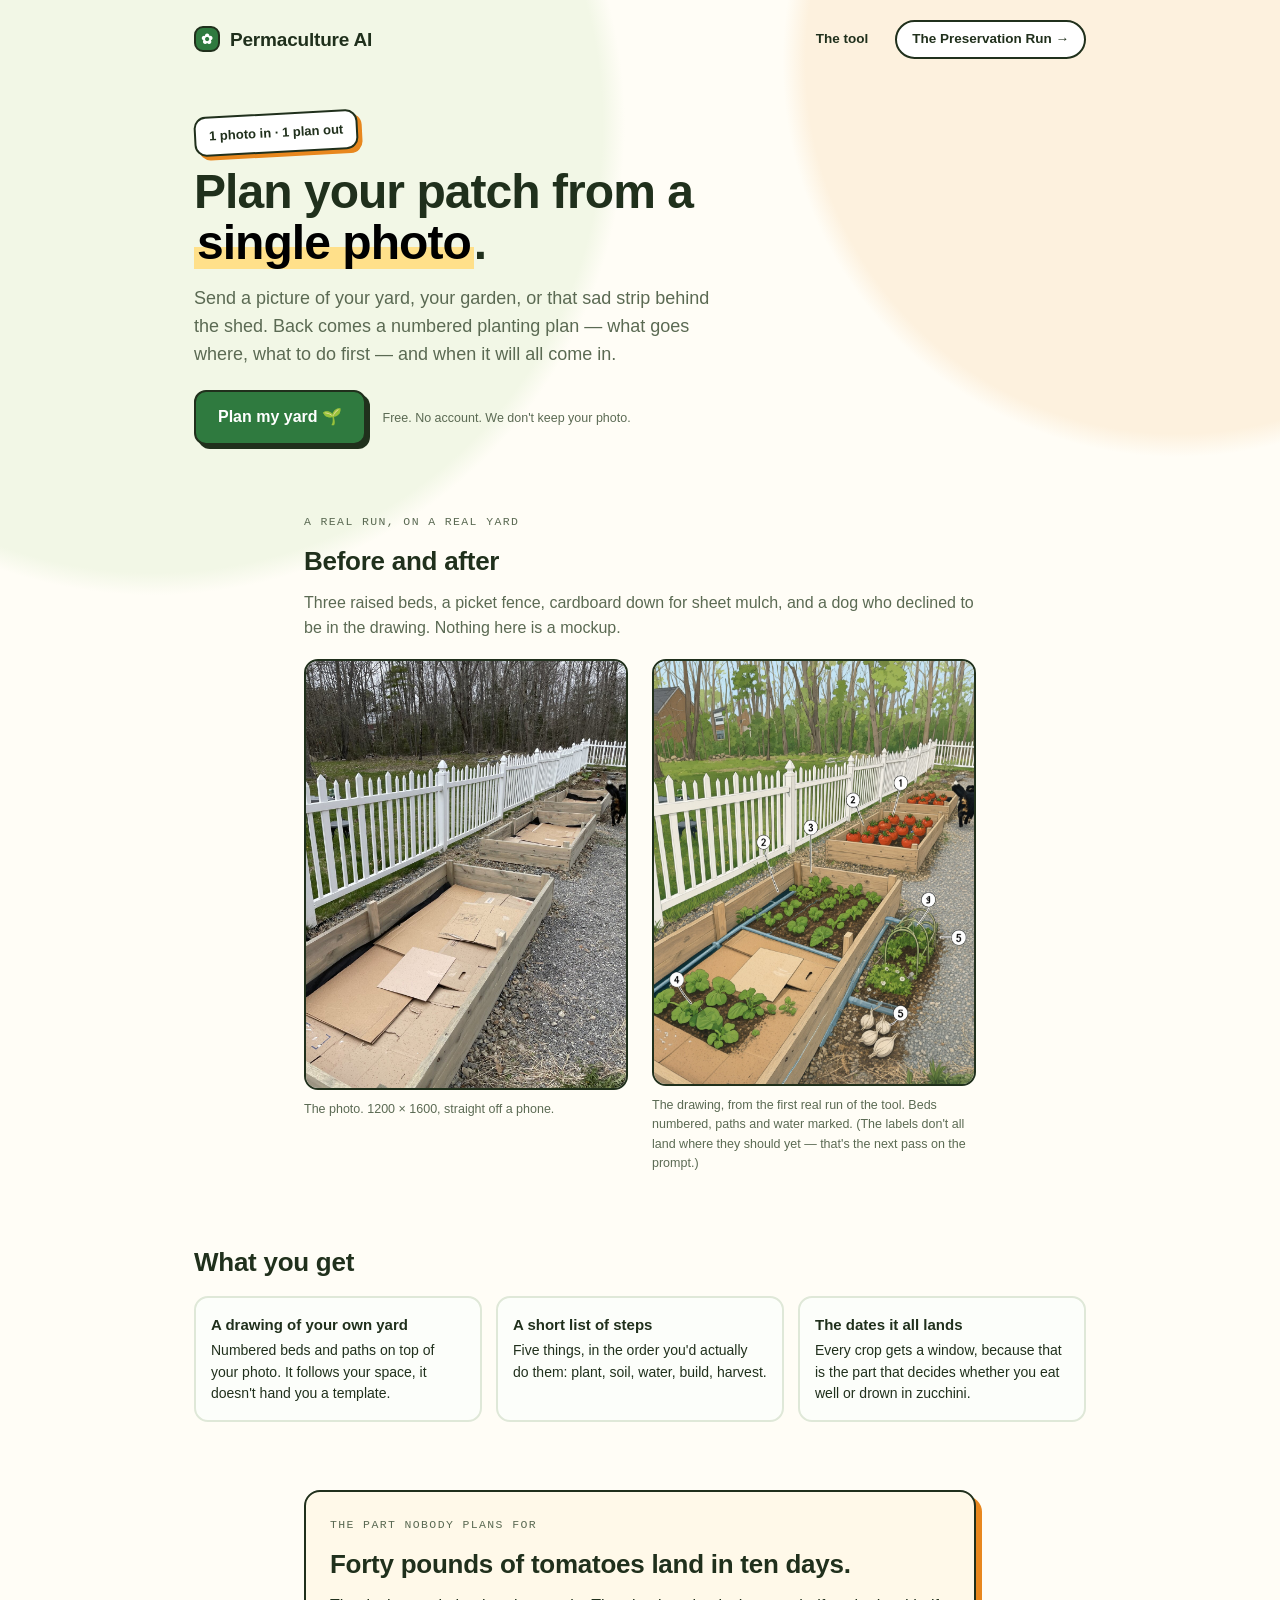
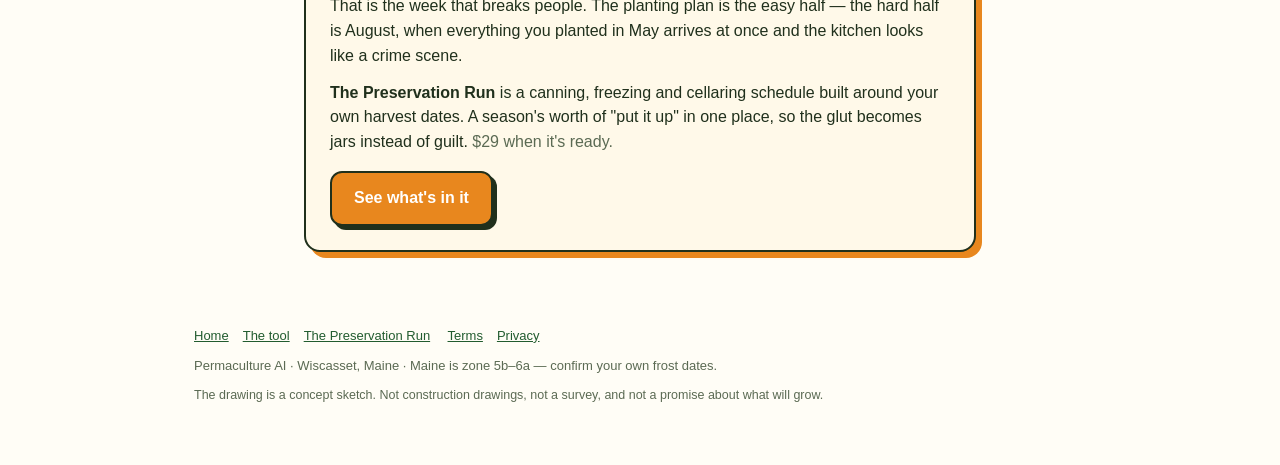
==== index.html @ b335f00a "feat: the site — garden-gate direction: photo tool with queue states, before/after from a real rende" ====
<!doctype html>
<html lang="en">
<head>
<meta charset="utf-8">
<meta name="viewport" content="width=device-width, initial-scale=1">
<title>Permaculture AI — plan your patch from a single photo</title>
<meta name="description" content="Send one photo of your yard and get a numbered planting plan — what goes where, what to do first, and when it will all come in. Free, and it runs on our own machine.">
<meta property="og:title" content="Permaculture AI — plan your patch from a single photo">
<meta property="og:description" content="One photo in, one planting plan out. Free.">
<meta property="og:type" content="website">
<link rel="icon" href="assets/img/favicon.svg">
<link rel="stylesheet" href="assets/css/site.css">
</head>
<body>

<header class="site"><div class="wrap bar">
  <a class="brand" href="index.html"><span class="dot">✿</span> Permaculture AI</a>
  <nav>
    <a class="pill quiet" href="plan.html">The tool</a>
    <a class="pill" href="product.html">The Preservation Run →</a>
  </nav>
</div></header>

<main>
<section class="section"><div class="wrap">
  <div class="sticker">1 photo in · 1 plan out</div>
  <h1>Plan your patch from a <mark>single photo</mark>.</h1>
  <p class="lede">Send a picture of your yard, your garden, or that sad strip behind the shed. Back
    comes a numbered planting plan — what goes where, what to do first — and when it will all come in.</p>

  <p style="margin-top:22px">
    <a class="btn" href="plan.html">Plan my yard 🌱</a>
    <span class="fine" style="display:inline-block;margin-left:12px">Free. No account. We don't keep your photo.</span>
  </p>
  <p id="live-status" class="fine hidden" style="font-family:var(--font-mono)"></p>
</div></section>

<section class="section"><div class="wrap narrow">
  <div class="kicker">a real run, on a real yard</div>
  <h2>Before and after</h2>
  <p class="muted">Three raised beds, a picket fence, cardboard down for sheet mulch, and a dog who
    declined to be in the drawing. Nothing here is a mockup.</p>
  <div class="grid2" style="margin-top:18px">
    <figure>
      <img class="preview" src="assets/img/sample-before.jpg" alt="A yard with three empty raised beds, a white picket fence and a gravel path, seen in early spring.">
      <figcaption class="fine">The photo. 1200 × 1600, straight off a phone.</figcaption>
    </figure>
    <figure>
      <img class="preview" src="assets/img/sample-plan.jpg" alt="The same yard redrawn as a flat cartoon planting plan with numbered beds.">
      <figcaption class="fine">The drawing, from the first real run of the tool. Beds numbered, paths
        and water marked. <span class="muted">(The labels don't all land where they should yet —
          that's the next pass on the prompt.)</span></figcaption>
    </figure>
  </div>
</div></section>

<section class="section"><div class="wrap">
  <h2>What you get</h2>
  <div class="grid3" style="margin-top:14px">
    <div class="tile"><b>A drawing of your own yard</b>Numbered beds and paths on top of your photo.
      It follows your space, it doesn't hand you a template.</div>
    <div class="tile"><b>A short list of steps</b>Five things, in the order you'd actually do them:
      plant, soil, water, build, harvest.</div>
    <div class="tile"><b>The dates it all lands</b>Every crop gets a window, because that is the part
      that decides whether you eat well or drown in zucchini.</div>
  </div>
</div></section>

<section class="section"><div class="wrap narrow">
  <div class="card warm">
    <div class="kicker">the part nobody plans for</div>
    <h2>Forty pounds of tomatoes land in ten days.</h2>
    <p>That is the week that breaks people. The planting plan is the easy half — the hard half is
      August, when everything you planted in May arrives at once and the kitchen looks like a crime
      scene.</p>
    <p><strong>The Preservation Run</strong> is a canning, freezing and cellaring schedule built around
      your own harvest dates. A season's worth of "put it up" in one place, so the glut becomes jars
      instead of guilt. <span class="muted">$29 when it's ready.</span></p>
    <p style="margin-top:16px"><a class="btn carrot" href="product.html">See what's in it</a></p>
  </div>
</div></section>
</main>

<footer class="site"><div class="wrap">
  <div class="finelinks">
    <a href="index.html">Home</a><a href="plan.html">The tool</a><a href="product.html">The Preservation Run</a>
    <a href="terms.html">Terms</a><a href="privacy.html">Privacy</a>
  </div>
  <p>Permaculture AI · Wiscasset, Maine · Maine is zone 5b–6a — confirm your own frost dates.</p>
  <p class="fine">The drawing is a concept sketch. Not construction drawings, not a survey, and not a
    promise about what will grow.</p>
</div></footer>

<script src="assets/js/tool.js"></script>
</body>
</html>
---- assets/css/site.css ----
/* assets/css/site.css — Permaculture AI
   Design direction 001-garden-gate-playful: cream paper, leaf green, carrot orange, chunky 2px
   borders with a hard offset shadow. Reads like a garden shop sign, not a SaaS landing page.
   House rule: the machine-facing parts (queue, engine, job) are the only monospace on the site. */

:root {
  --cream: #fffdf6;
  --ink: #20301c;
  --ink-soft: #5b6a53;
  --leaf: #2f7a3f;
  --leaf-dark: #225c2f;
  --carrot: #e8871e;
  --berry: #c2455e;
  --sky: #cfe6f2;
  --rule: #dfe8d8;
  --radius: 16px;
  --shadow: 6px 6px 0 var(--ink);
  --shadow-sm: 4px 4px 0 var(--ink);
  --font-body: -apple-system, BlinkMacSystemFont, "Segoe UI", Roboto, "Helvetica Neue", Arial, sans-serif;
  --font-mono: ui-monospace, SFMono-Regular, Menlo, Consolas, monospace;
}

* { box-sizing: border-box; margin: 0; padding: 0; }

body {
  background: var(--cream);
  color: var(--ink);
  font-family: var(--font-body);
  line-height: 1.55;
  -webkit-font-smoothing: antialiased;
  background-image:
    radial-gradient(circle at 12% 6%, #f2f7e6 0 20%, transparent 21%),
    radial-gradient(circle at 92% 3%, #fdf1de 0 16%, transparent 17%);
  background-repeat: no-repeat;
}

a { color: var(--leaf-dark); }

.wrap { max-width: 940px; margin: 0 auto; padding: 0 24px; }
.wrap.narrow { max-width: 720px; }

/* ---------- header ---------- */
header.site { padding: 20px 0; }
.bar { display: flex; align-items: center; justify-content: space-between; gap: 12px; }
.brand { display: flex; align-items: center; gap: 10px; font-weight: 800; font-size: 19px;
         letter-spacing: -.01em; text-decoration: none; color: var(--ink); }
.brand .dot { width: 26px; height: 26px; border: 2.5px solid var(--ink); border-radius: 9px;
              background: var(--leaf); color: #fff; display: inline-flex; align-items: center;
              justify-content: center; font-size: 14px; flex: none; }
.bar nav { display: flex; gap: 10px; align-items: center; }
.pill { border: 2px solid var(--ink); border-radius: 999px; padding: 7px 15px; font-size: 13.5px;
        font-weight: 600; background: #fff; text-decoration: none; color: var(--ink); cursor: pointer; }
.pill:hover { background: var(--sky); }
.pill.quiet { background: transparent; border-color: transparent; }
.pill.quiet:hover { background: #fff; border-color: var(--ink); }

/* ---------- type ---------- */
h1 { font-size: clamp(32px, 5.2vw, 48px); line-height: 1.06; letter-spacing: -.02em; font-weight: 800;
     max-width: 22ch; }
h2 { font-size: 26px; font-weight: 800; letter-spacing: -.01em; margin-bottom: 10px; }
h3 { font-size: 20px; font-weight: 800; margin-bottom: 8px; }
h1 mark, h2 mark { background: linear-gradient(transparent 58%, #ffe08a 58%); padding: 0 3px; }
.lede { margin-top: 16px; font-size: 18px; color: var(--ink-soft); max-width: 52ch; }
.kicker { font-family: var(--font-mono); font-size: 11.5px; letter-spacing: .12em; text-transform: uppercase;
          color: var(--ink-soft); margin-bottom: 10px; }
p + p { margin-top: 12px; }
.muted { color: var(--ink-soft); }

/* ---------- buttons ---------- */
.btn { display: inline-block; background: var(--leaf); color: #fff; border: 2.5px solid var(--ink);
       border-radius: 12px; padding: 13px 22px; font: inherit; font-size: 16px; font-weight: 700;
       cursor: pointer; box-shadow: var(--shadow-sm); text-decoration: none; text-align: center; }
.btn:hover { background: var(--leaf-dark); transform: translate(1px, 1px); box-shadow: 3px 3px 0 var(--ink); }
.btn:disabled { background: #b9c9b0; cursor: not-allowed; transform: none; box-shadow: var(--shadow-sm); }
.btn.carrot { background: var(--carrot); }
.btn.carrot:hover { background: #cf7413; }
.btn.wide { display: block; width: 100%; }
.btn.small { font-size: 14px; padding: 9px 16px; }

input[type=text], input[type=email], select {
  width: 100%; border: 2.5px solid var(--ink); border-radius: 12px; padding: 12px 14px;
  font: inherit; font-size: 15px; background: #fff; color: var(--ink);
}
input:focus, select:focus, .btn:focus-visible, .pill:focus-visible {
  outline: 3px solid var(--sky); outline-offset: 2px;
}
label.fld { display: block; margin-top: 12px; }
label.fld span { display: block; font-family: var(--font-mono); font-size: 11px; letter-spacing: .1em;
                 text-transform: uppercase; color: var(--ink-soft); margin-bottom: 6px; }
.fine { font-size: 12.5px; color: var(--ink-soft); margin-top: 10px; }
.hidden { display: none !important; }

/* ---------- cards ---------- */
.card { border: 2.5px solid var(--ink); border-radius: var(--radius); background: #fff; padding: 24px;
        box-shadow: var(--shadow); }
.card.flat { box-shadow: none; }
.card.sky { background: #f4fbff; box-shadow: var(--shadow-sm); }
.card.warm { background: #fff9e9; box-shadow: 6px 6px 0 var(--carrot); }
.section { padding: 34px 0; }
.grid2 { display: grid; grid-template-columns: 1fr 1fr; gap: 24px; align-items: start; }
.grid3 { display: grid; grid-template-columns: repeat(3, 1fr); gap: 14px; }
.tile { border: 2px solid var(--rule); border-radius: 14px; padding: 15px; background: #fcfefa; font-size: 14px; }
.tile b { display: block; margin-bottom: 4px; font-size: 15px; }

/* ---------- the tool ---------- */
.drop { border: 3px dashed #b9c9b0; border-radius: 14px; padding: 30px 20px; text-align: center;
        background: #f7fbf2; cursor: pointer; display: block; }
.drop:hover, .drop.hot { border-color: var(--leaf); background: #eef7e6; }
.drop .big { font-size: 34px; line-height: 1; margin-bottom: 8px; }
.drop b { display: block; font-size: 17px; margin-bottom: 4px; }
.drop small { color: var(--ink-soft); font-size: 13px; }
.preview { width: 100%; border: 2.5px solid var(--ink); border-radius: 14px; display: block; }
.budget { border-left: 3px solid var(--carrot); padding-left: 12px; font-size: 13px;
          color: #8a7a63; margin-top: 14px; }
.status { font-family: var(--font-mono); font-size: 12px; color: var(--ink-soft); margin-top: 10px; }
.status.err { color: var(--berry); }

.progress { height: 8px; border: 2px solid var(--ink); border-radius: 999px; background: #fff;
            overflow: hidden; margin-top: 12px; }
.progress i { display: block; height: 100%; width: 0; background: var(--leaf); transition: width .4s; }
.queuebox { border: 2px solid var(--ink); border-radius: 14px; padding: 14px; background: #f7fbf2; margin-top: 16px; }
.queuebox .row { display: flex; justify-content: space-between; font-family: var(--font-mono);
                 font-size: 12px; color: var(--ink-soft); }
.queuebox .pos { font-size: 17px; font-weight: 800; margin: 6px 0 2px; }
.queuebox.closed { background: #fff6f8; border-color: var(--berry); }

.result .shot { border: 2.5px solid var(--ink); border-radius: 14px; overflow: hidden; background: #eef7e6; }
.result .shot img { display: block; width: 100%; }
.steps { display: grid; gap: 10px; margin-top: 18px; }
.step { display: flex; gap: 12px; align-items: flex-start; border: 2px solid var(--rule);
        border-radius: 12px; padding: 11px 13px; background: #fcfefa; }
.num { flex: none; width: 26px; height: 26px; border-radius: 50%; background: var(--carrot); color: #fff;
       border: 2px solid var(--ink); font-weight: 800; font-size: 13px; display: flex;
       align-items: center; justify-content: center; }
.step .tx { font-size: 15px; }
.step .tx em { display: block; font-style: normal; font-size: 12.5px; color: var(--ink-soft); margin-top: 3px; }
.win { margin-top: 22px; border: 2.5px dashed var(--berry); border-radius: 16px; padding: 18px;
       background: #fff6f8; }
.win h4 { font-family: var(--font-mono); font-size: 12px; letter-spacing: .1em; text-transform: uppercase;
          color: var(--berry); margin-bottom: 12px; }
.chips { display: flex; gap: 9px; flex-wrap: wrap; }
.chip { border: 2px solid var(--ink); border-radius: 999px; padding: 7px 13px; font-size: 14px; background: #fff; }
.chip b { color: var(--berry); }
.glut { margin-top: 14px; font-size: 15px; }
.glut b { background: linear-gradient(transparent 58%, #ffe08a 58%); }

/* ---------- misc ---------- */
.sticker { display: inline-block; transform: rotate(-3deg); background: #fff; border: 2.5px solid var(--ink);
           border-radius: 12px; padding: 8px 13px; font-weight: 700; font-size: 13px;
           box-shadow: 4px 4px 0 var(--carrot); margin-bottom: 14px; }
table { width: 100%; border-collapse: collapse; margin-top: 12px; font-size: 14.5px; }
th, td { border: 2px solid var(--rule); padding: 9px 11px; text-align: left; vertical-align: top; }
th { background: #f7fbf2; font-size: 12px; font-family: var(--font-mono); letter-spacing: .08em;
     text-transform: uppercase; }
footer.site { padding: 40px 0 60px; color: var(--ink-soft); font-size: 13px; }
footer.site .finelinks { margin-bottom: 10px; }
footer.site a { margin-right: 14px; }
.notice { border: 2.5px solid var(--ink); border-radius: 14px; background: #fff9e9; padding: 16px;
          font-size: 14.5px; }

@media (max-width: 780px) {
  .grid2, .grid3 { grid-template-columns: 1fr; }
  .bar nav .pill.quiet { display: none; }
  h1 { font-size: 32px; }
}
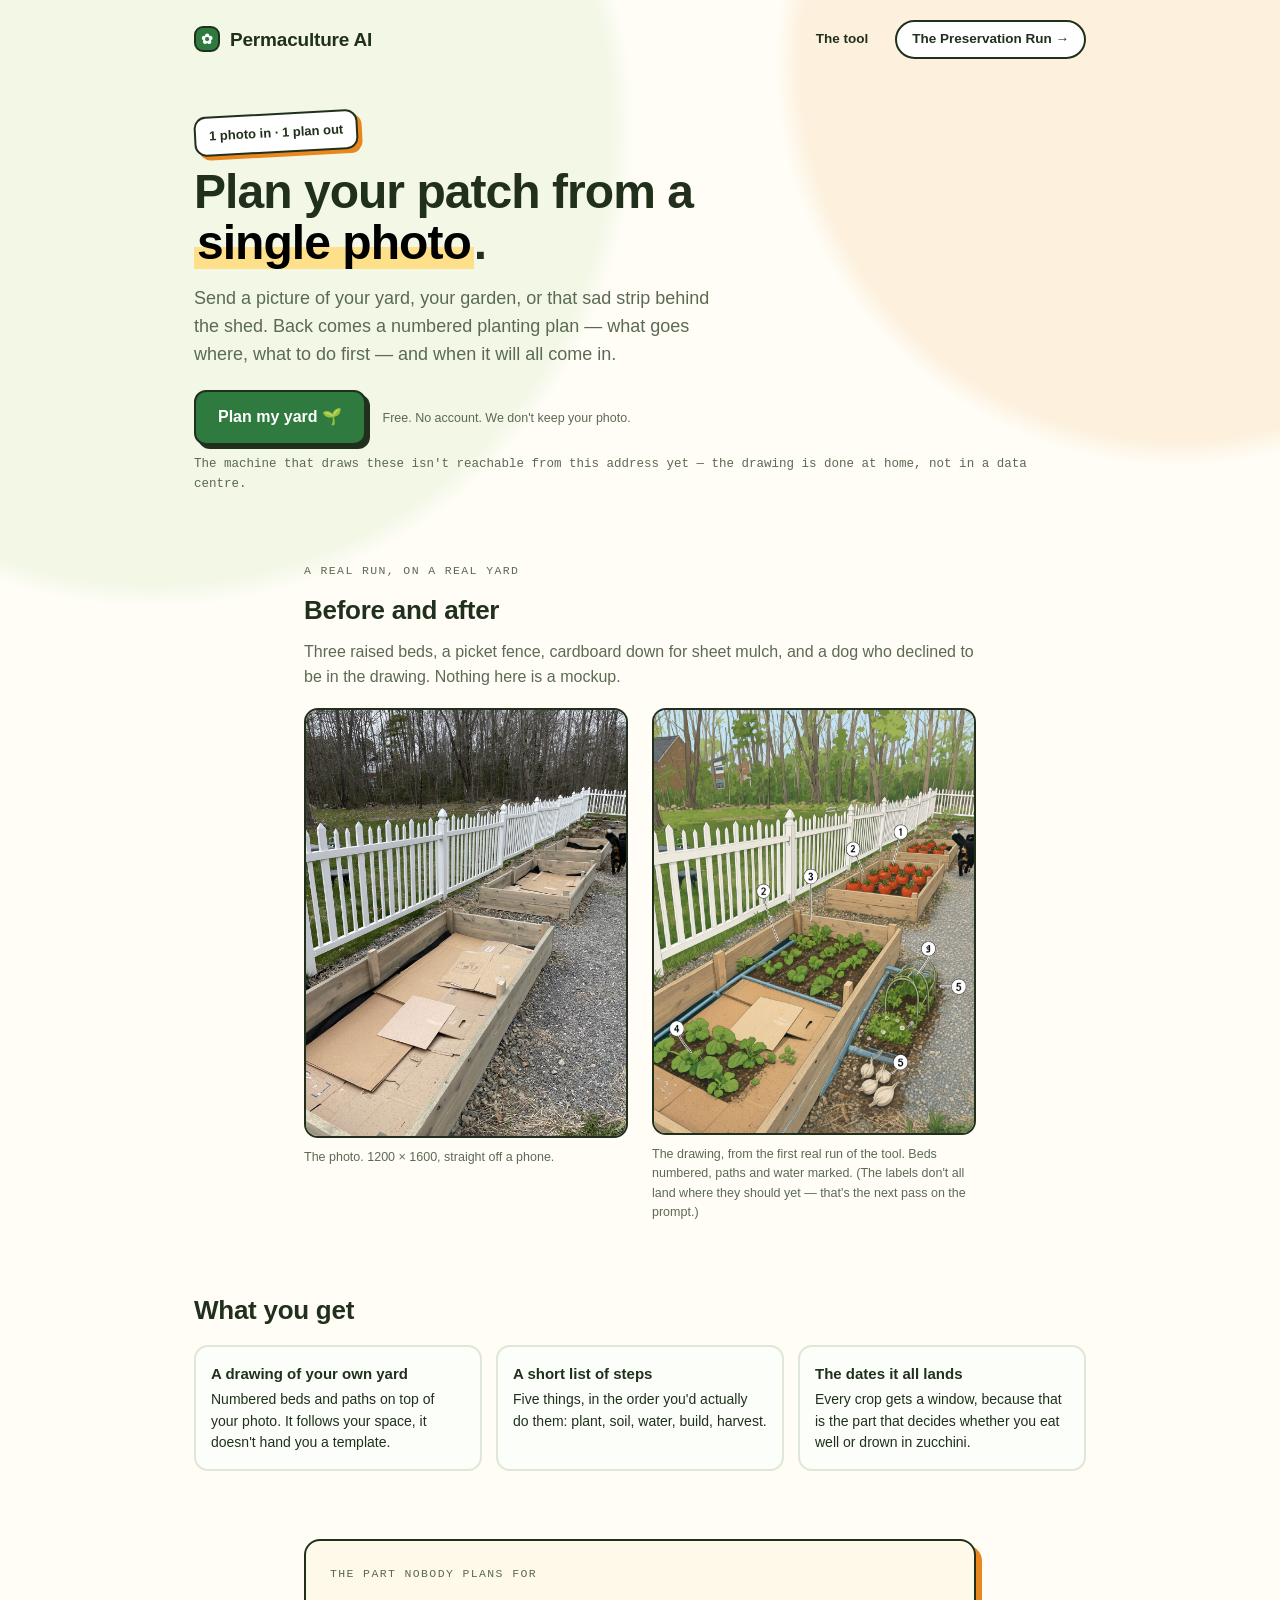
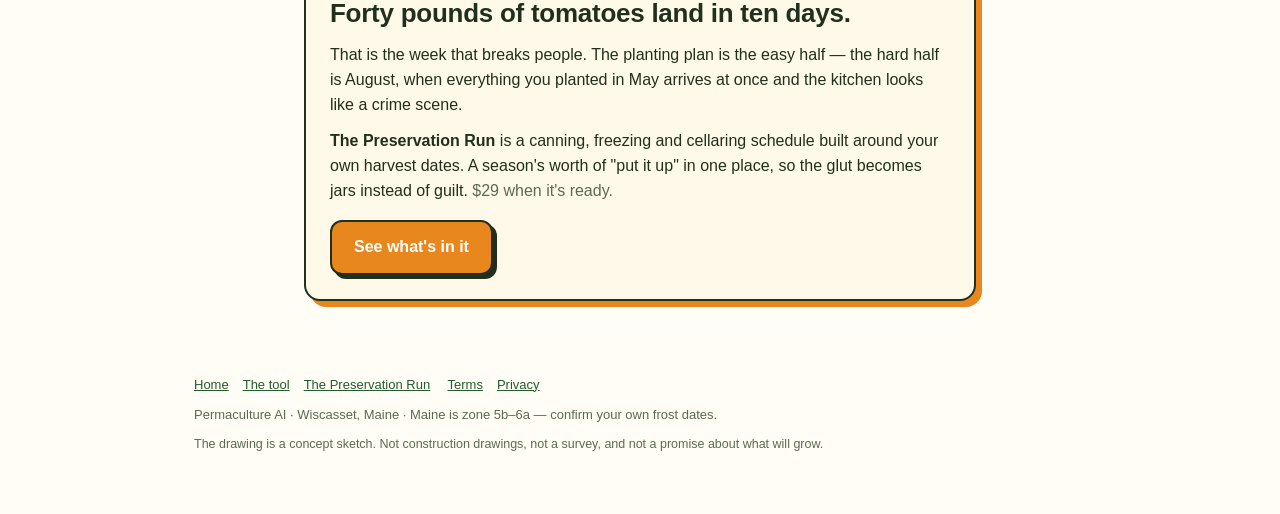
==== commit 087227f8: "feat: configurable API base, and say so honestly when the drawing machine isn't on this origin" ====
--- a/index.html
+++ b/index.html
@@ -91,6 +91,7 @@
     promise about what will grow.</p>
 </div></footer>
 
+<script src="assets/js/config.js"></script>
 <script src="assets/js/tool.js"></script>
 </body>
 </html>
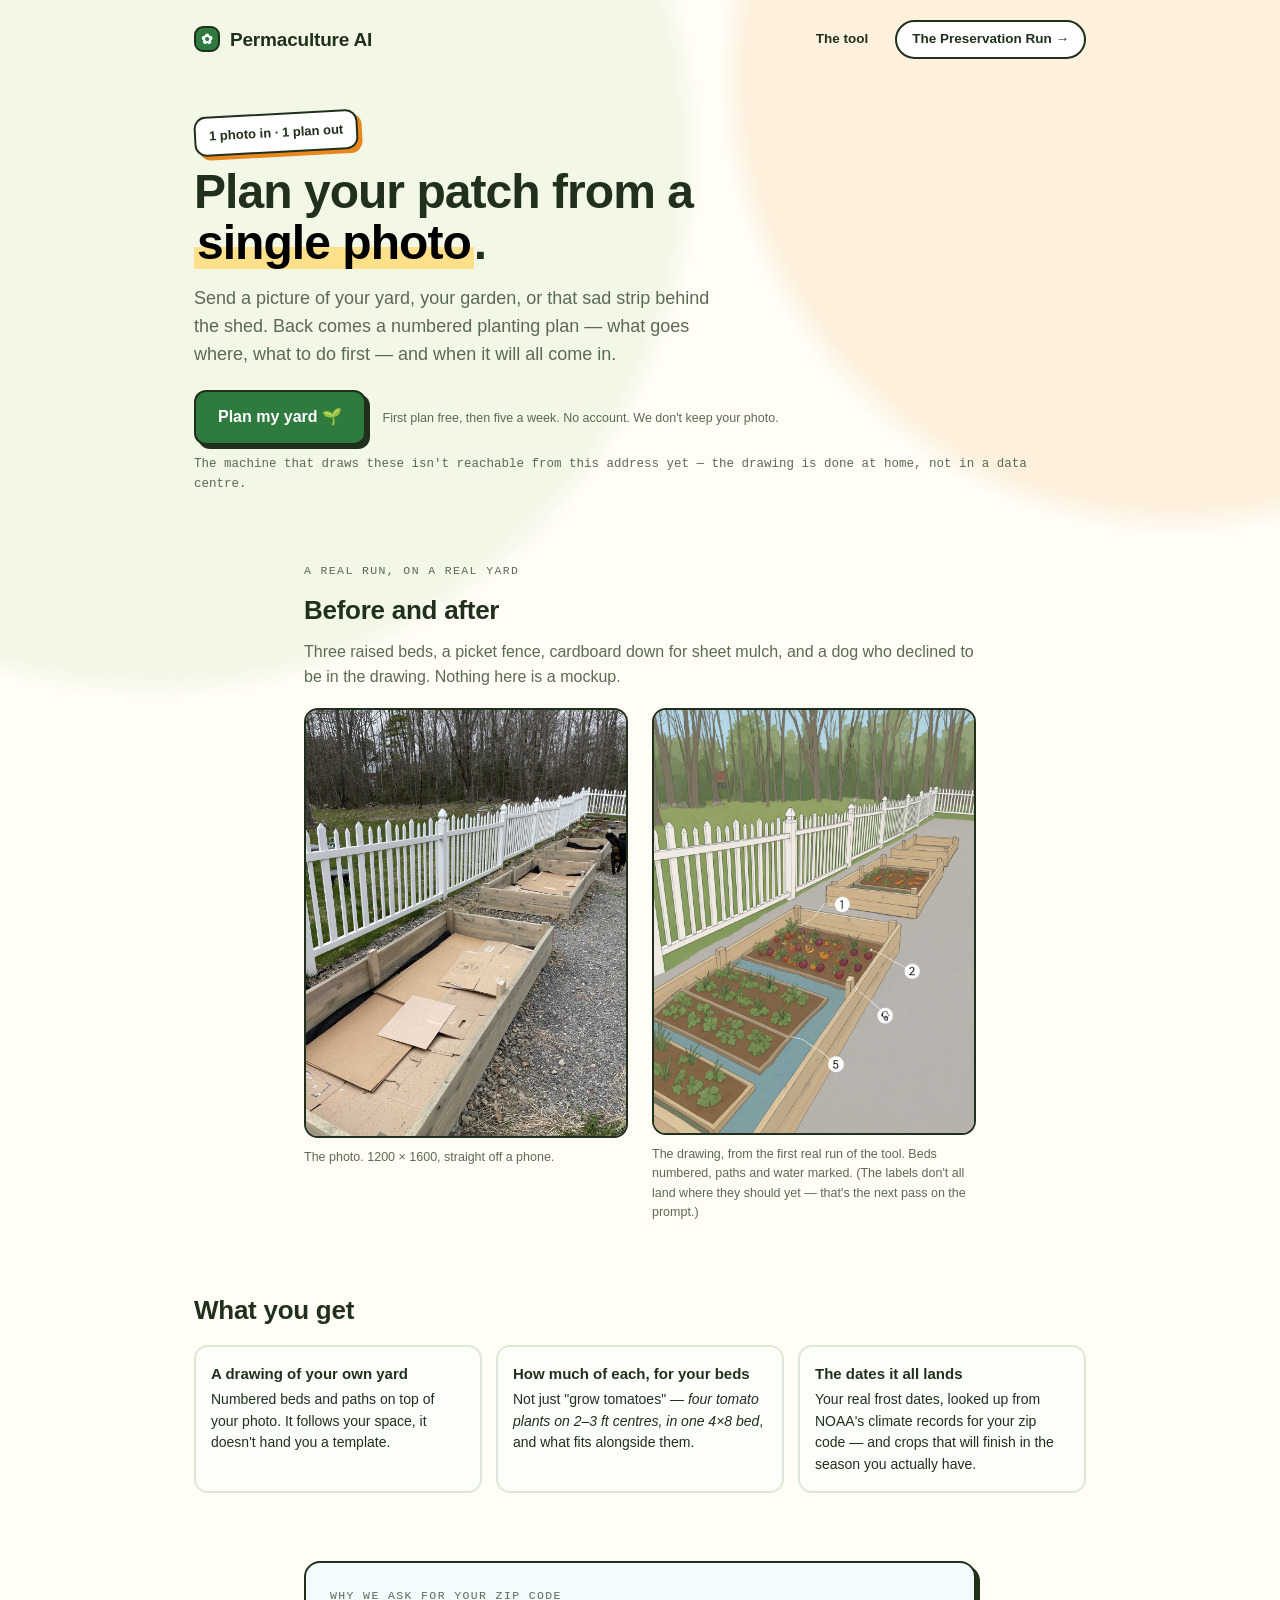
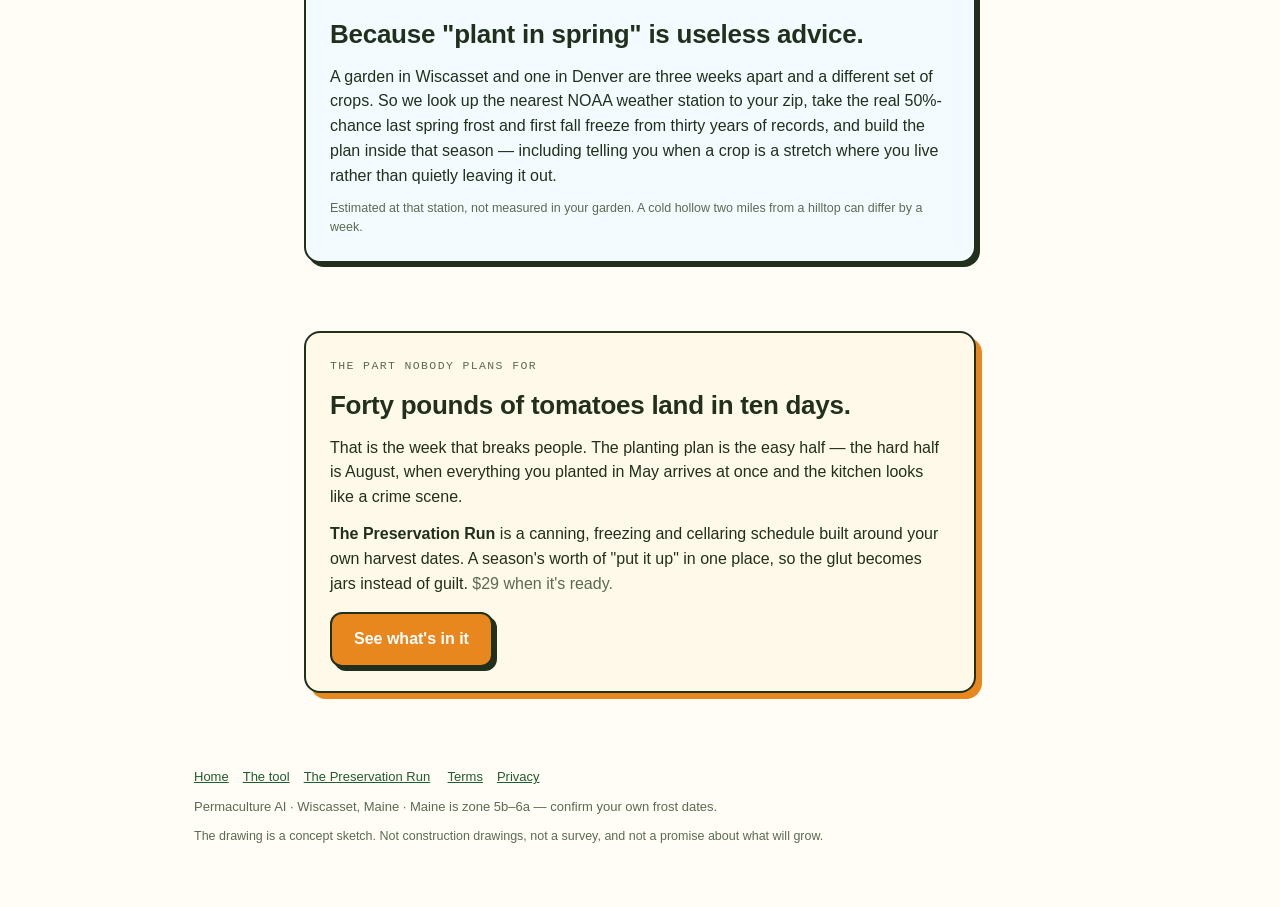
==== commit f0922cc1: "feat: free tier gate (1 free, 5/week for an email), required zip with real NOAA frost data, raised-b" ====
--- a/index.html
+++ b/index.html
@@ -30,7 +30,7 @@
 
   <p style="margin-top:22px">
     <a class="btn" href="plan.html">Plan my yard 🌱</a>
-    <span class="fine" style="display:inline-block;margin-left:12px">Free. No account. We don't keep your photo.</span>
+    <span class="fine" style="display:inline-block;margin-left:12px">First plan free, then five a week. No account. We don't keep your photo.</span>
   </p>
   <p id="live-status" class="fine hidden" style="font-family:var(--font-mono)"></p>
 </div></section>
@@ -59,10 +59,23 @@
   <div class="grid3" style="margin-top:14px">
     <div class="tile"><b>A drawing of your own yard</b>Numbered beds and paths on top of your photo.
       It follows your space, it doesn't hand you a template.</div>
-    <div class="tile"><b>A short list of steps</b>Five things, in the order you'd actually do them:
-      plant, soil, water, build, harvest.</div>
-    <div class="tile"><b>The dates it all lands</b>Every crop gets a window, because that is the part
-      that decides whether you eat well or drown in zucchini.</div>
+    <div class="tile"><b>How much of each, for your beds</b>Not just "grow tomatoes" — <em>four tomato
+      plants on 2–3 ft centres, in one 4×8 bed</em>, and what fits alongside them.</div>
+    <div class="tile"><b>The dates it all lands</b>Your real frost dates, looked up from NOAA's climate
+      records for your zip code — and crops that will finish in the season you actually have.</div>
+  </div>
+</div></section>
+
+<section class="section"><div class="wrap narrow">
+  <div class="card sky">
+    <div class="kicker">why we ask for your zip code</div>
+    <h2>Because "plant in spring" is useless advice.</h2>
+    <p>A garden in Wiscasset and one in Denver are three weeks apart and a different set of crops. So we
+      look up the nearest NOAA weather station to your zip, take the real 50%-chance last spring frost and
+      first fall freeze from thirty years of records, and build the plan inside that season — including
+      telling you when a crop is a stretch where you live rather than quietly leaving it out.</p>
+    <p class="fine">Estimated at that station, not measured in your garden. A cold hollow two miles from a
+      hilltop can differ by a week.</p>
   </div>
 </div></section>
 
--- a/assets/css/site.css
+++ b/assets/css/site.css
@@ -103,6 +103,34 @@
 .tile b { display: block; margin-bottom: 4px; font-size: 15px; }
 
 /* ---------- the tool ---------- */
+.thumbs { display: flex; gap: 10px; flex-wrap: wrap; margin-top: 12px; }
+.thumb { position: relative; margin: 0; }
+.thumb img { width: 92px; height: 92px; object-fit: cover; border: 2.5px solid var(--ink);
+             border-radius: 12px; display: block; }
+.thumb button { position: absolute; top: -8px; right: -8px; width: 26px; height: 26px; border-radius: 50%;
+                border: 2px solid var(--ink); background: var(--carrot); color: #fff; font-size: 15px;
+                font-weight: 800; line-height: 1; cursor: pointer; padding: 0; }
+
+.gatebox { border: 2.5px solid var(--ink); border-radius: var(--radius); background: #fff9e9;
+           padding: 18px; margin-top: 16px; box-shadow: var(--shadow-sm); }
+
+.frostline { border-left: 3px solid var(--leaf); padding-left: 12px; margin: 0 0 16px;
+             font-size: 15px; }
+.frostline b { color: var(--leaf-dark); }
+
+.actions { display: flex; gap: 10px; flex-wrap: wrap; margin: 14px 0 6px; }
+
+.bedlist { margin-top: 22px; }
+.bedlist h4 { font-family: var(--font-mono); font-size: 12px; letter-spacing: .1em;
+              text-transform: uppercase; color: var(--ink-soft); margin-bottom: 10px; }
+.bedrow { display: flex; align-items: baseline; gap: 10px; padding: 9px 0; border-bottom: 2px dotted var(--rule); }
+.bcount { flex: none; min-width: 96px; font-weight: 800; color: var(--carrot); }
+.bname { flex: none; min-width: 150px; font-weight: 600; }
+.bnote { font-size: 13px; color: var(--ink-soft); }
+
+.notes { margin-left: 18px; font-size: 14.5px; }
+.notes li { margin-bottom: 6px; }
+
 .drop { border: 3px dashed #b9c9b0; border-radius: 14px; padding: 30px 20px; text-align: center;
         background: #f7fbf2; cursor: pointer; display: block; }
 .drop:hover, .drop.hot { border-color: var(--leaf); background: #eef7e6; }
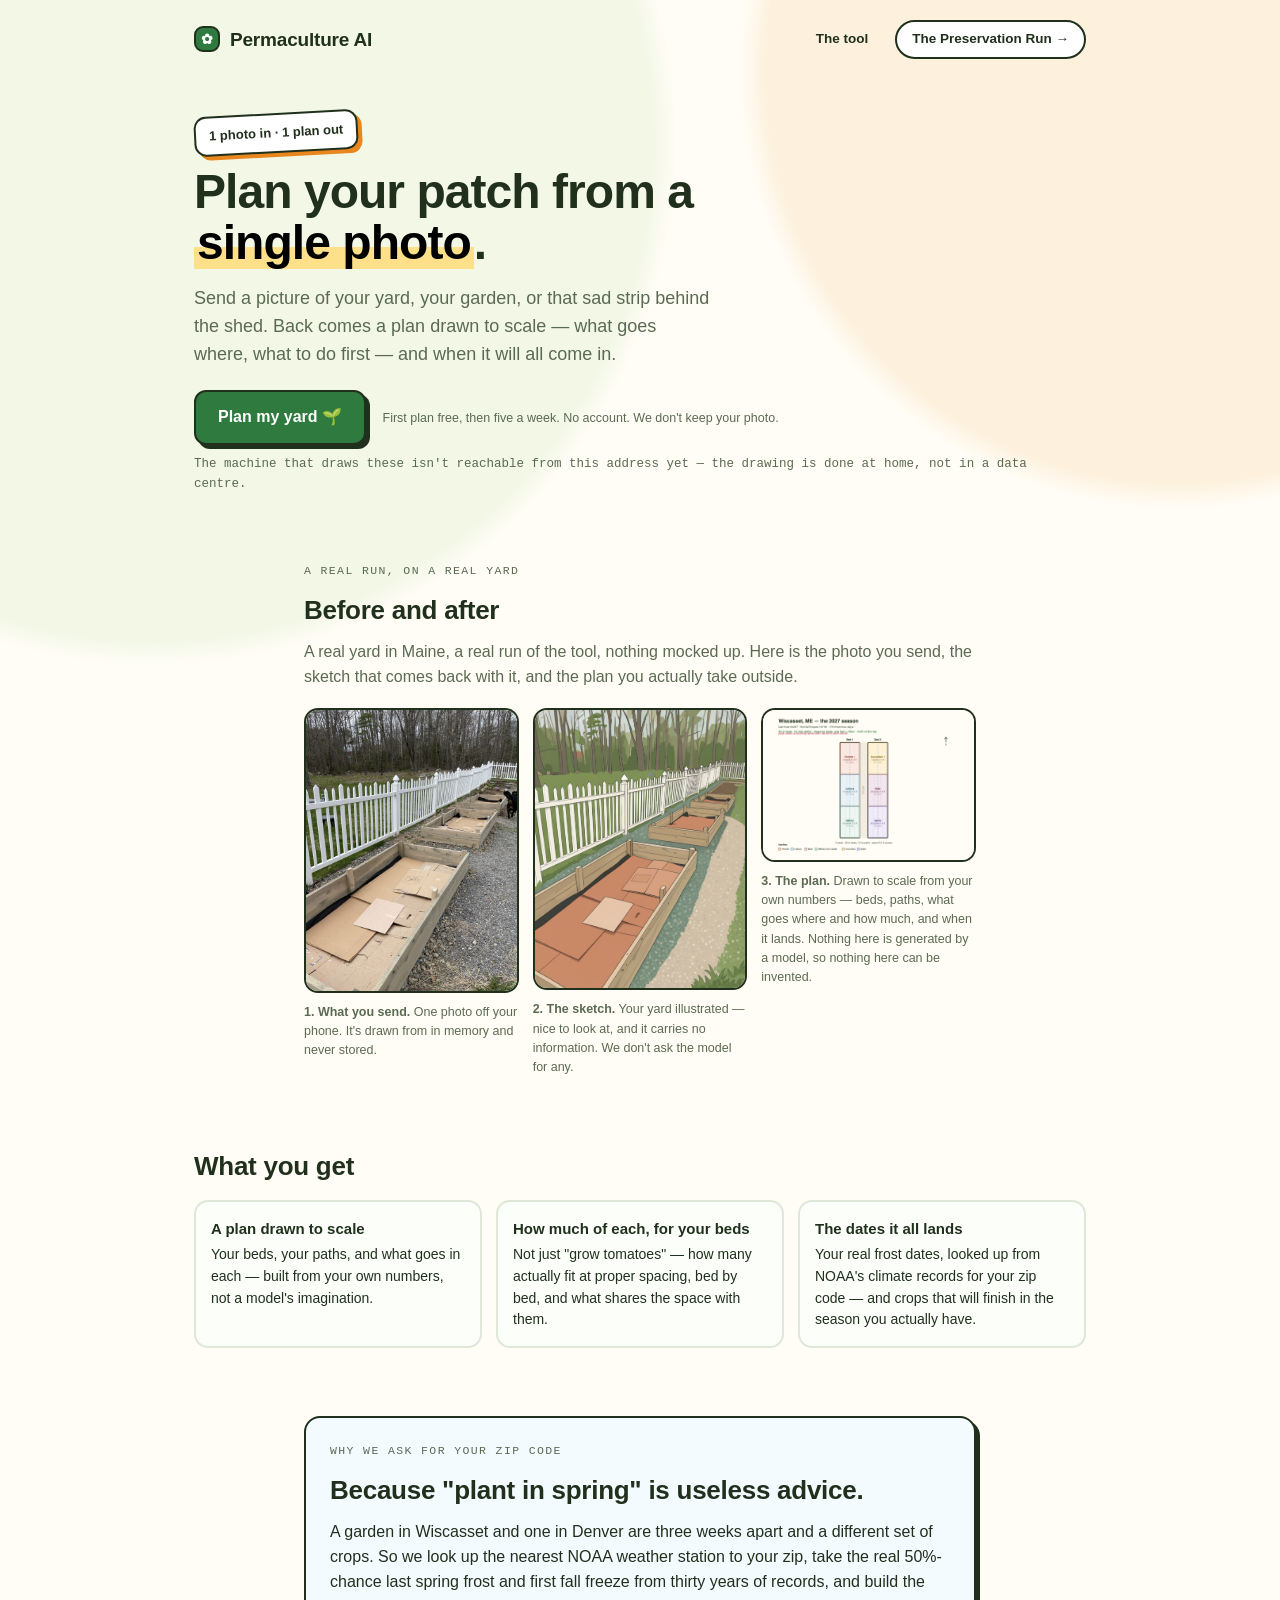
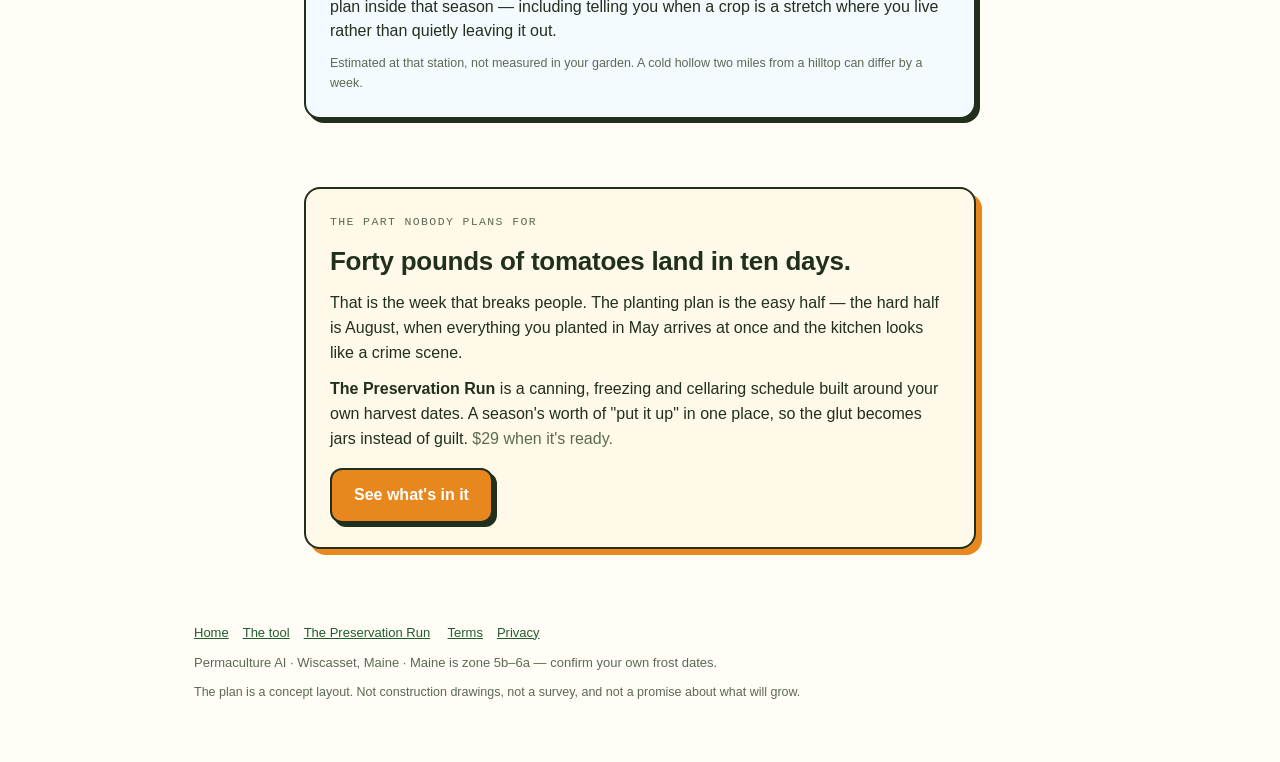
==== commit 68b410c9: "feat: the plan is DRAWN, not generated — a to-scale layout diagram we build ourselves (beds, paths, " ====
--- a/index.html
+++ b/index.html
@@ -4,7 +4,7 @@
 <meta charset="utf-8">
 <meta name="viewport" content="width=device-width, initial-scale=1">
 <title>Permaculture AI — plan your patch from a single photo</title>
-<meta name="description" content="Send one photo of your yard and get a numbered planting plan — what goes where, what to do first, and when it will all come in. Free, and it runs on our own machine.">
+<meta name="description" content="Send one photo of your yard and get a planting plan drawn to scale — what goes where, what to do first, and when it will all come in. Free, and it runs on our own machine.">
 <meta property="og:title" content="Permaculture AI — plan your patch from a single photo">
 <meta property="og:description" content="One photo in, one planting plan out. Free.">
 <meta property="og:type" content="website">
@@ -26,7 +26,7 @@
   <div class="sticker">1 photo in · 1 plan out</div>
   <h1>Plan your patch from a <mark>single photo</mark>.</h1>
   <p class="lede">Send a picture of your yard, your garden, or that sad strip behind the shed. Back
-    comes a numbered planting plan — what goes where, what to do first — and when it will all come in.</p>
+    comes a plan drawn to scale — what goes where, what to do first — and when it will all come in.</p>
 
   <p style="margin-top:22px">
     <a class="btn" href="plan.html">Plan my yard 🌱</a>
@@ -38,18 +38,24 @@
 <section class="section"><div class="wrap narrow">
   <div class="kicker">a real run, on a real yard</div>
   <h2>Before and after</h2>
-  <p class="muted">Three raised beds, a picket fence, cardboard down for sheet mulch, and a dog who
-    declined to be in the drawing. Nothing here is a mockup.</p>
-  <div class="grid2" style="margin-top:18px">
+  <p class="muted">A real yard in Maine, a real run of the tool, nothing mocked up. Here is the photo
+    you send, the sketch that comes back with it, and the plan you actually take outside.</p>
+  <div class="grid3" style="margin-top:18px">
     <figure>
-      <img class="preview" src="assets/img/sample-before.jpg" alt="A yard with three empty raised beds, a white picket fence and a gravel path, seen in early spring.">
-      <figcaption class="fine">The photo. 1200 × 1600, straight off a phone.</figcaption>
+      <img class="preview" src="assets/img/sample-before.jpg" alt="A yard with three raised beds, a white picket fence, cardboard down for sheet mulch and a gravel path, seen in early spring.">
+      <figcaption class="fine"><strong>1. What you send.</strong> One photo off your phone. It's drawn
+        from in memory and never stored.</figcaption>
     </figure>
     <figure>
-      <img class="preview" src="assets/img/sample-plan.jpg" alt="The same yard redrawn as a flat cartoon planting plan with numbered beds.">
-      <figcaption class="fine">The drawing, from the first real run of the tool. Beds numbered, paths
-        and water marked. <span class="muted">(The labels don't all land where they should yet —
-          that's the next pass on the prompt.)</span></figcaption>
+      <img class="preview" src="assets/img/sample-plan.jpg" alt="A flat illustrated version of the same yard, drawn over the photo.">
+      <figcaption class="fine"><strong>2. The sketch.</strong> Your yard illustrated — nice to look at,
+        and it carries no information. We don't ask the model for any.</figcaption>
+    </figure>
+    <figure>
+      <img class="preview" src="assets/img/sample-diagram.png" alt="A garden plan drawn to scale: two 30-inch beds with 12-inch paths between them, crops named in each bed with quantities, dimensions, a legend and the harvest window.">
+      <figcaption class="fine"><strong>3. The plan.</strong> Drawn to scale from your own numbers —
+        beds, paths, what goes where and how much, and when it lands. Nothing here is generated by
+        a model, so nothing here can be invented.</figcaption>
     </figure>
   </div>
 </div></section>
@@ -57,10 +63,10 @@
 <section class="section"><div class="wrap">
   <h2>What you get</h2>
   <div class="grid3" style="margin-top:14px">
-    <div class="tile"><b>A drawing of your own yard</b>Numbered beds and paths on top of your photo.
-      It follows your space, it doesn't hand you a template.</div>
-    <div class="tile"><b>How much of each, for your beds</b>Not just "grow tomatoes" — <em>four tomato
-      plants on 2–3 ft centres, in one 4×8 bed</em>, and what fits alongside them.</div>
+    <div class="tile"><b>A plan drawn to scale</b>Your beds, your paths, and what goes in each — built
+      from your own numbers, not a model's imagination.</div>
+    <div class="tile"><b>How much of each, for your beds</b>Not just "grow tomatoes" — how many
+      actually fit at proper spacing, bed by bed, and what shares the space with them.</div>
     <div class="tile"><b>The dates it all lands</b>Your real frost dates, looked up from NOAA's climate
       records for your zip code — and crops that will finish in the season you actually have.</div>
   </div>
@@ -100,7 +106,7 @@
     <a href="terms.html">Terms</a><a href="privacy.html">Privacy</a>
   </div>
   <p>Permaculture AI · Wiscasset, Maine · Maine is zone 5b–6a — confirm your own frost dates.</p>
-  <p class="fine">The drawing is a concept sketch. Not construction drawings, not a survey, and not a
+  <p class="fine">The plan is a concept layout. Not construction drawings, not a survey, and not a
     promise about what will grow.</p>
 </div></footer>
 
--- a/assets/css/site.css
+++ b/assets/css/site.css
@@ -128,8 +128,38 @@
 .bname { flex: none; min-width: 150px; font-weight: 600; }
 .bnote { font-size: 13px; color: var(--ink-soft); }
 
+.bedgroup { margin: 14px 0 4px; }
+.bedhead { font-family: var(--font-mono); font-size: 11.5px; text-transform: uppercase; letter-spacing: .1em;
+           color: var(--leaf-dark); border-bottom: 2px solid var(--ink); padding-bottom: 4px; margin-bottom: 4px; }
+
 .notes { margin-left: 18px; font-size: 14.5px; }
 .notes li { margin-bottom: 6px; }
+
+/* the layout drawing — ours, to scale */
+.diagramwrap { margin: 18px 0 10px; }
+.diagram { border: 2.5px solid var(--ink); border-radius: 10px; overflow: hidden; background: #fffdf6; }
+.diagram svg { display: block; max-width: 100%; height: auto; }
+.sketch { margin-top: 22px; border-top: 2px dotted var(--rule); padding-top: 12px; }
+.sketch summary { cursor: pointer; font-weight: 700; }
+.sketch .shot { margin-top: 12px; }
+
+/* the plan itself: phases */
+.phase { border-top: 2.5px solid var(--ink); padding: 18px 0 6px; margin-top: 8px; }
+.phasehead { display: flex; align-items: baseline; gap: 10px; flex-wrap: wrap; }
+.pn { flex: none; width: 26px; height: 26px; border-radius: 50%; background: var(--leaf); color: #fff;
+      border: 2px solid var(--ink); font-weight: 800; font-size: 13px; display: inline-flex;
+      align-items: center; justify-content: center; }
+.ptitle { font-weight: 800; font-size: 19px; }
+.pwhen { font-family: var(--font-mono); font-size: 11.5px; color: var(--ink-soft);
+         text-transform: uppercase; letter-spacing: .08em; margin-left: auto; }
+.pwhy { color: var(--ink-soft); font-size: 14.5px; margin: 6px 0 10px; }
+.pstep { padding: 9px 0 9px 2px; border-bottom: 2px dotted var(--rule); font-size: 15.5px; line-height: 1.5; }
+.pstep:last-child { border-bottom: none; }
+.grade { display: inline-block; font-family: var(--font-mono); font-size: 10px; letter-spacing: .1em;
+         text-transform: uppercase; border: 2px solid var(--leaf); color: var(--leaf-dark);
+         border-radius: 999px; padding: 1px 8px; margin-right: 8px; vertical-align: 2px; background: #f2f7e6; }
+.sub { margin: 8px 0 2px 20px; font-size: 14.5px; color: var(--ink-soft); }
+.sub li { margin-bottom: 4px; }
 
 .drop { border: 3px dashed #b9c9b0; border-radius: 14px; padding: 30px 20px; text-align: center;
         background: #f7fbf2; cursor: pointer; display: block; }
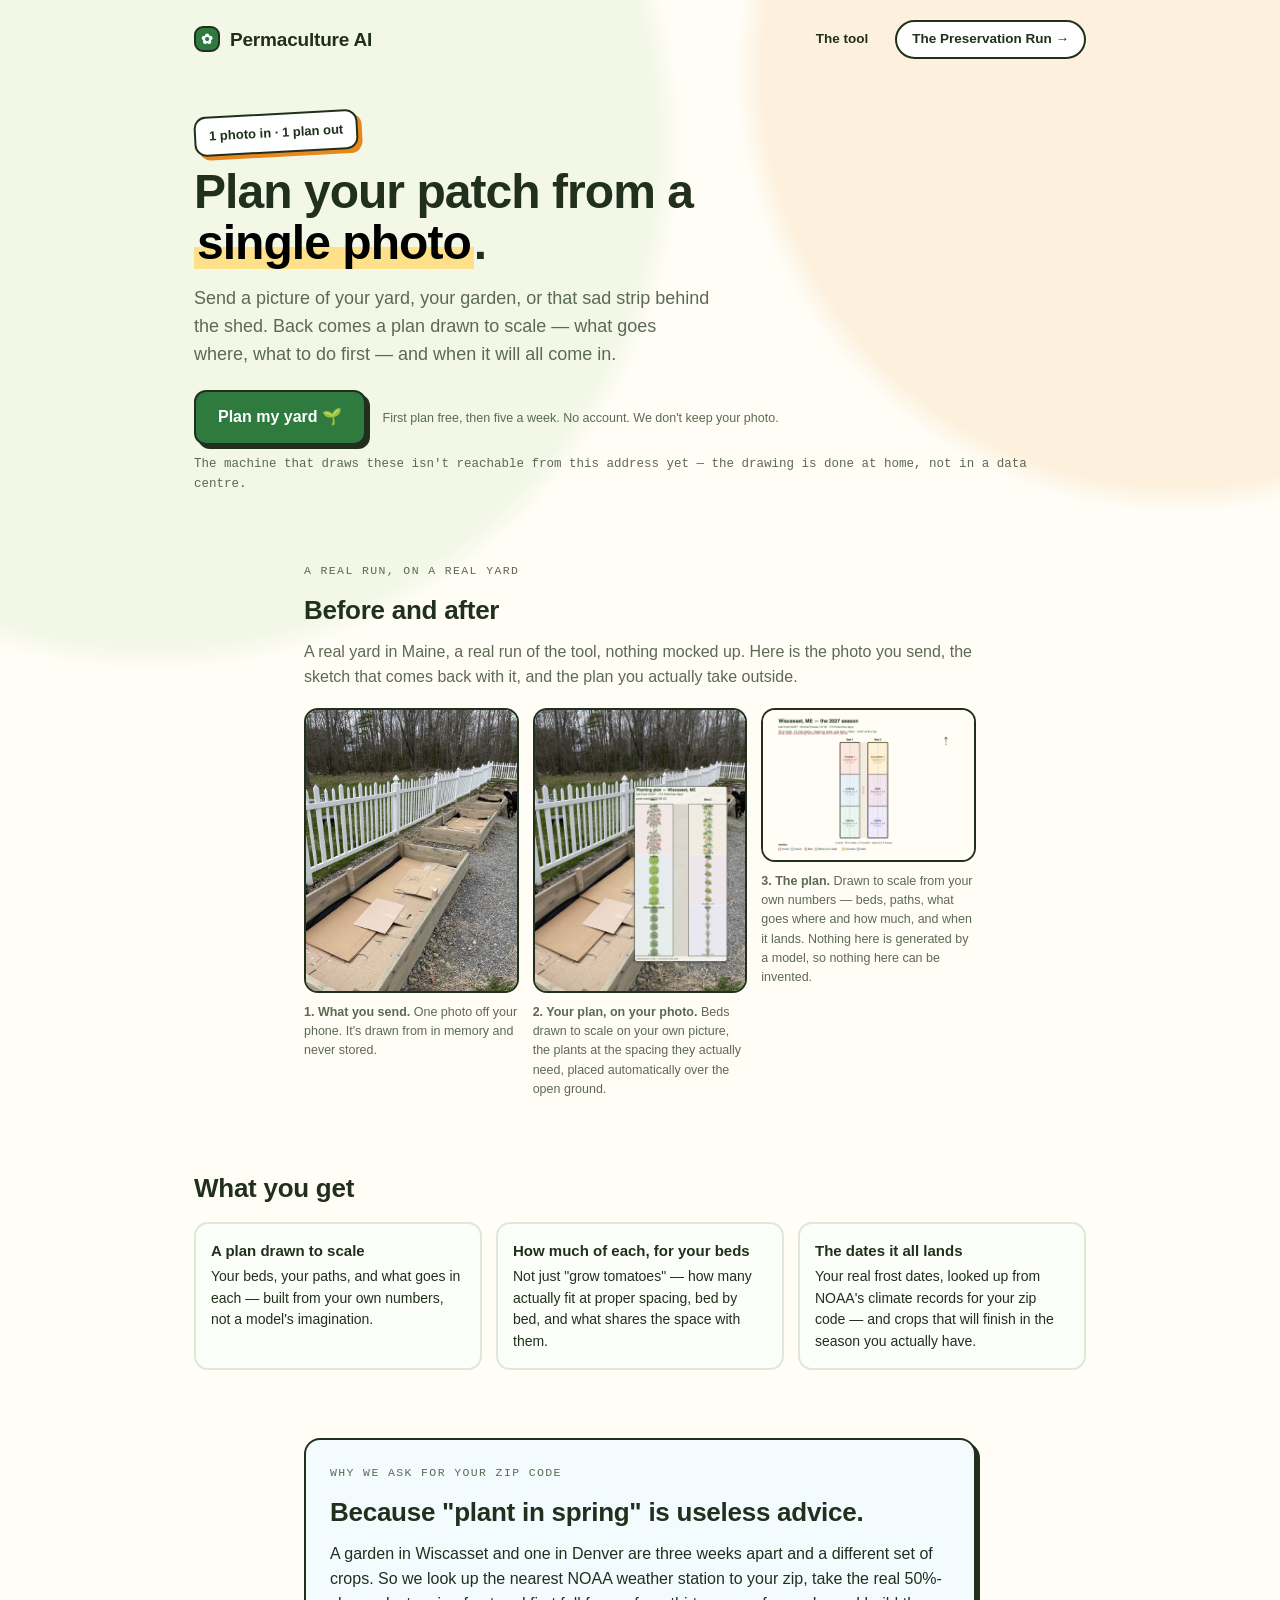
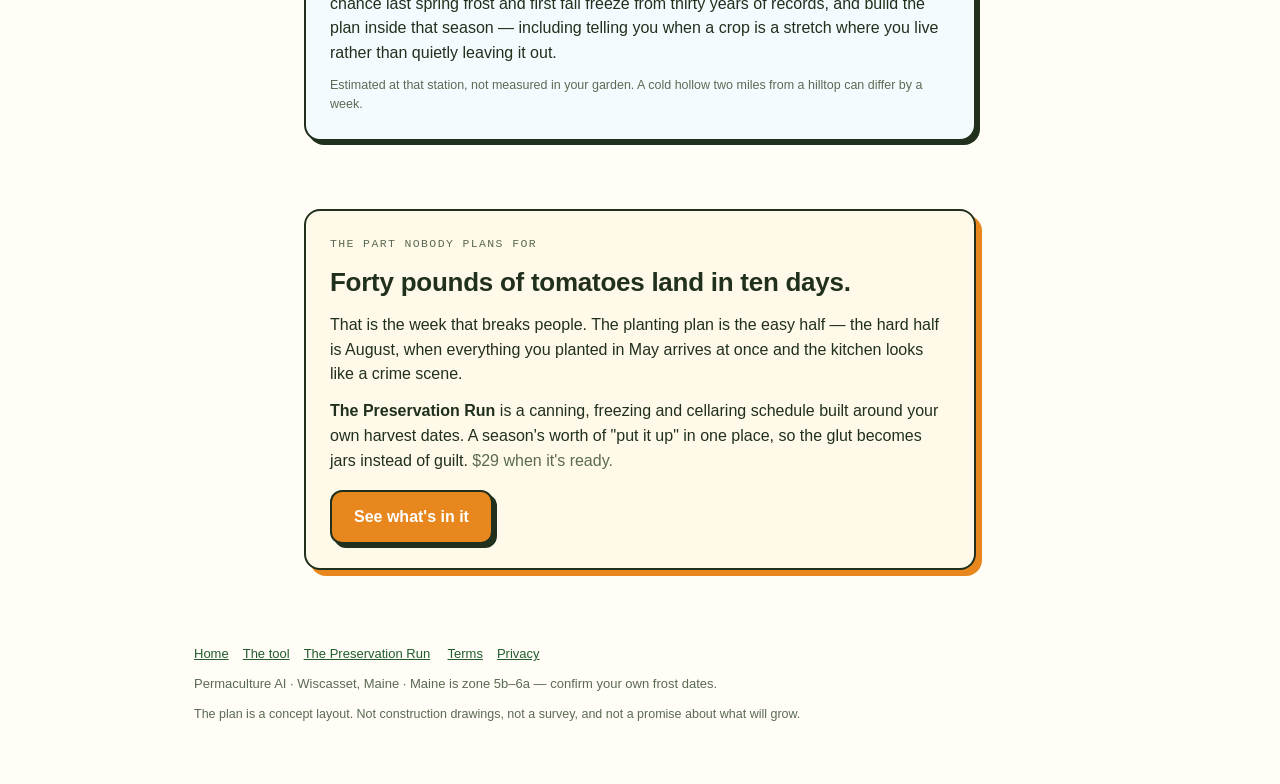
==== commit c02248ca: "feat: drawing 1 is the plan drawn over the photo, from 21 generated plant sprites — and a visit no l" ====
--- a/index.html
+++ b/index.html
@@ -47,9 +47,10 @@
         from in memory and never stored.</figcaption>
     </figure>
     <figure>
-      <img class="preview" src="assets/img/sample-plan.jpg" alt="A flat illustrated version of the same yard, drawn over the photo.">
-      <figcaption class="fine"><strong>2. The sketch.</strong> Your yard illustrated — nice to look at,
-        and it carries no information. We don't ask the model for any.</figcaption>
+      <img class="preview" src="assets/img/sample-overlay.png" alt="A plan sheet laid over the same yard photo: two bed columns with plant illustrations drawn at their real spacing, and what goes in each.">
+      <figcaption class="fine"><strong>2. Your plan, on your photo.</strong> Beds drawn to scale on your
+        own picture, the plants at the spacing they actually need, placed automatically over the open
+        ground.</figcaption>
     </figure>
     <figure>
       <img class="preview" src="assets/img/sample-diagram.png" alt="A garden plan drawn to scale: two 30-inch beds with 12-inch paths between them, crops named in each bed with quantities, dimensions, a legend and the harvest window.">
--- a/assets/css/site.css
+++ b/assets/css/site.css
@@ -135,8 +135,17 @@
 .notes { margin-left: 18px; font-size: 14.5px; }
 .notes li { margin-bottom: 6px; }
 
+/* the two drawings, stacked: the illustration first, then the plan, full width so it stays readable */
+.drawings { display: grid; grid-template-columns: 1fr; gap: 30px; margin: 16px 0 20px; }
+.drawing { margin: 0; }
+.drawing .shot { margin-bottom: 0; }
+.drawing .shot canvas { display: block; width: 100%; height: auto; }
+.mixrow { display: flex; align-items: center; gap: 10px; margin: 10px 0 8px; }
+.mixrow input[type="range"] { flex: 1; accent-color: var(--leaf); }
+.drawing figcaption { margin-top: 8px; }
+.tagline { font-size: 17px; font-weight: 600; margin: 4px 0 16px; }
+
 /* the layout drawing — ours, to scale */
-.diagramwrap { margin: 18px 0 10px; }
 .diagram { border: 2.5px solid var(--ink); border-radius: 10px; overflow: hidden; background: #fffdf6; }
 .diagram svg { display: block; max-width: 100%; height: auto; }
 .sketch { margin-top: 22px; border-top: 2px dotted var(--rule); padding-top: 12px; }
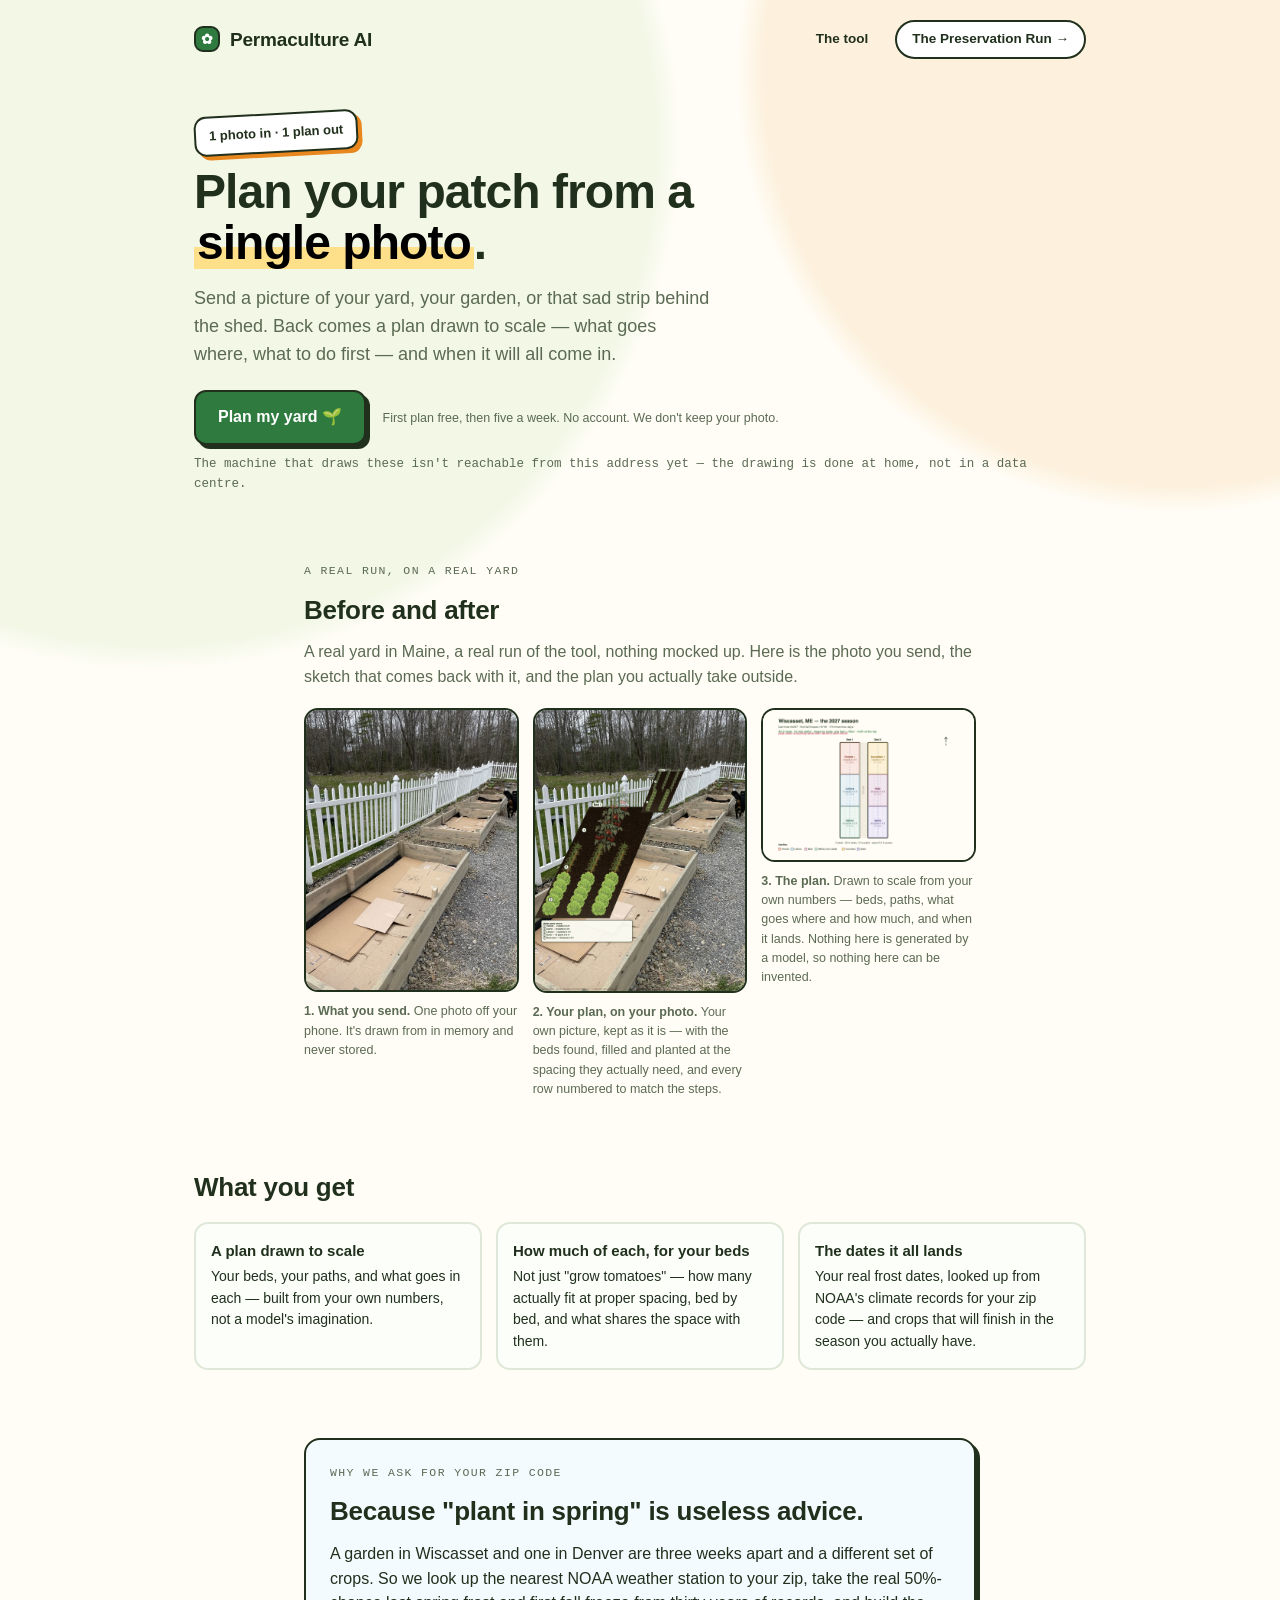
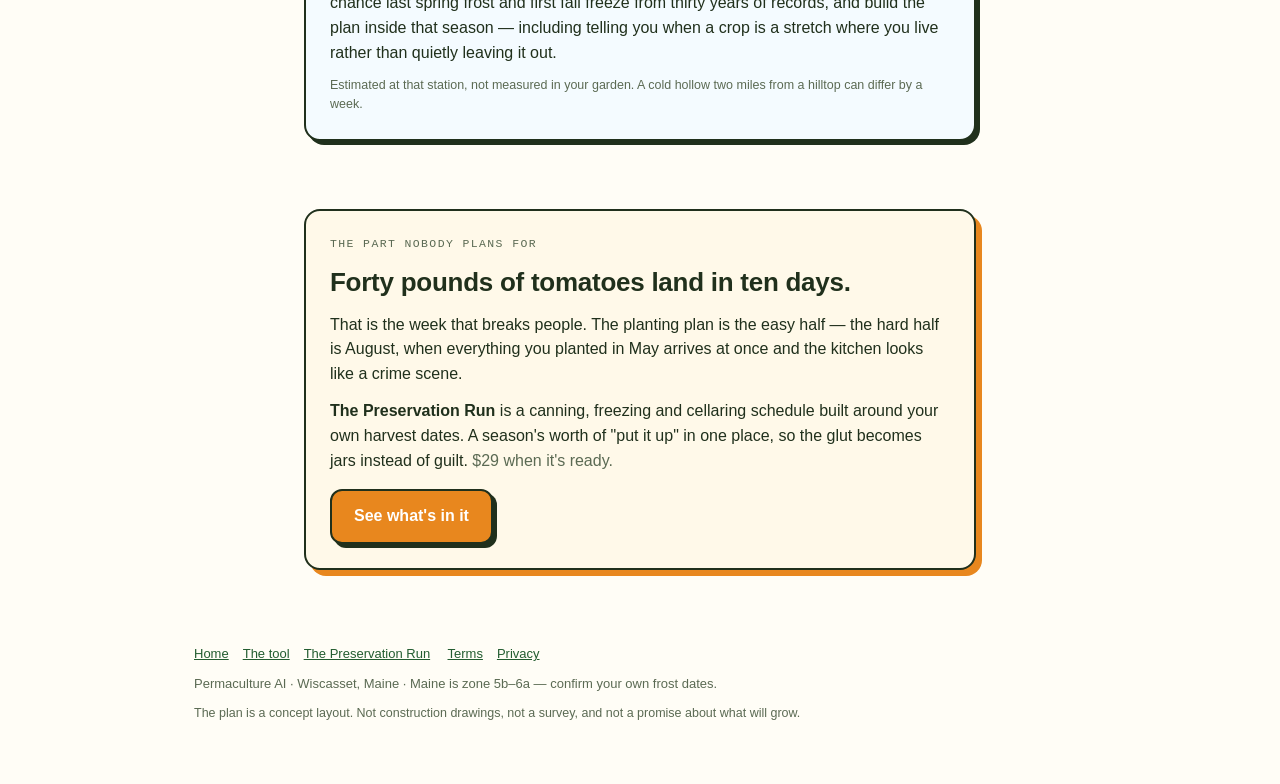
==== commit a9ebbfef: "finish: selection by what you eat, proportional bed shares, honest blockers, real samples - plan-spe" ====
--- a/index.html
+++ b/index.html
@@ -47,13 +47,13 @@
         from in memory and never stored.</figcaption>
     </figure>
     <figure>
-      <img class="preview" src="assets/img/sample-overlay.png" alt="A plan sheet laid over the same yard photo: two bed columns with plant illustrations drawn at their real spacing, and what goes in each.">
-      <figcaption class="fine"><strong>2. Your plan, on your photo.</strong> Beds drawn to scale on your
-        own picture, the plants at the spacing they actually need, placed automatically over the open
-        ground.</figcaption>
+      <img class="preview" src="assets/img/sample-overlay.jpg" loading="lazy" alt="The same yard photo with the raised beds filled and planted: rows of tomato, carrot and lettuce drawn at their real spacing in the front bed, garlic and bush beans in the back, each row numbered to match the plan.">
+      <figcaption class="fine"><strong>2. Your plan, on your photo.</strong> Your own picture, kept as
+        it is — with the beds found, filled and planted at the spacing they actually need, and every row
+        numbered to match the steps.</figcaption>
     </figure>
     <figure>
-      <img class="preview" src="assets/img/sample-diagram.png" alt="A garden plan drawn to scale: two 30-inch beds with 12-inch paths between them, crops named in each bed with quantities, dimensions, a legend and the harvest window.">
+      <img class="preview" src="assets/img/sample-diagram.png" loading="lazy" alt="A garden plan drawn to scale: two 30-inch beds with 12-inch paths between them, crops named in each bed with quantities, dimensions, a legend and the harvest window.">
       <figcaption class="fine"><strong>3. The plan.</strong> Drawn to scale from your own numbers —
         beds, paths, what goes where and how much, and when it lands. Nothing here is generated by
         a model, so nothing here can be invented.</figcaption>
